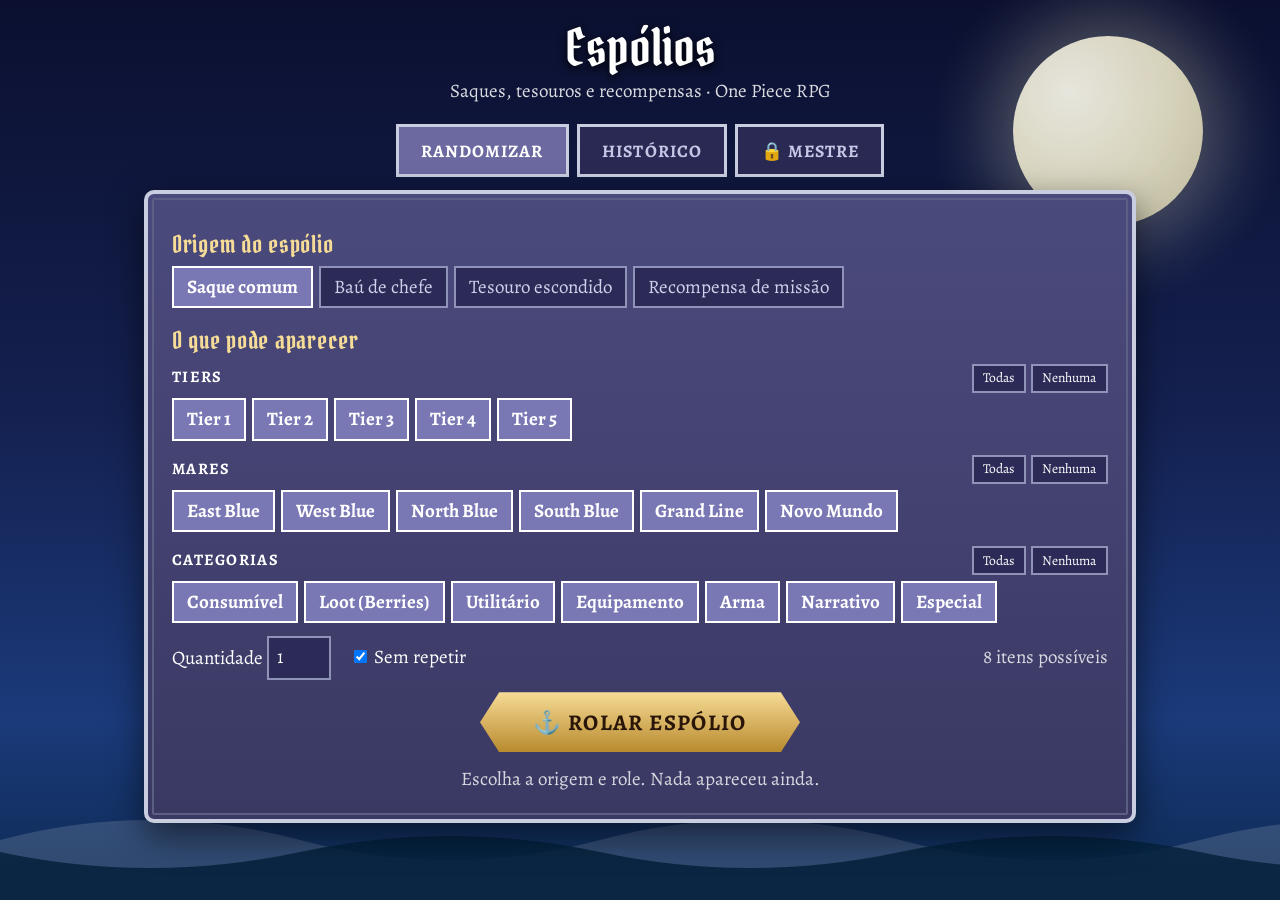
==== index.html @ a689573e "Add files via upload" ====
<!DOCTYPE html>
<html lang="pt-BR"><head><meta charset="UTF-8"><meta name="viewport" content="width=device-width,initial-scale=1">
<title>Espólios · RPG OPMI</title>
<link href="https://fonts.googleapis.com/css2?family=Alegreya:wght@400;700&family=Pirata+One&display=swap" rel="stylesheet">
<link rel="stylesheet" href="style.css"></head><body>
<div class="lua" aria-hidden="true"></div><div class="ondas" aria-hidden="true"><i></i><i></i></div>
<header><img id="logo" src="logo.png" alt="" onerror="this.remove()"><h1>Espólios</h1><p>Saques, tesouros e recompensas · One Piece RPG</p></header>
<nav class="abas"><button data-aba="rolar" class="on">Randomizar</button><button data-aba="hist">Histórico</button><button data-aba="mestre">🔒 Mestre</button></nav>
<main class="painel">
<section id="rolar">
 <h2>Origem do espólio</h2><div class="chips" id="ctx"></div>
 <h2>O que pode aparecer</h2><div id="filtros"></div>
 <div class="barra"><label>Quantidade <input id="qtd" type="number" min="1" max="20" value="1"></label><label><input id="semrep" type="checkbox" checked> Sem repetir</label><span id="n"></span></div>
 <button id="rolar-btn" class="rolar">⚓ Rolar espólio</button>
 <div id="res"></div>
</section>
<section id="hist" hidden><div class="barra"><h2>Últimos sorteios</h2><button class="mini" id="limpar-hist">Limpar</button></div><div id="hist-l"></div></section>
<section id="mestre" hidden><div class="chips" id="subabas"><button data-sub="itens" class="chip on">Itens</button><button data-sub="listas" class="chip">Tiers · Mares · Categorias</button><button data-sub="ctx" class="chip">Chances</button><button data-sub="dados" class="chip">Dados</button></div><div id="mestre-corpo"></div></section>
</main>
<dialog id="senha"><form id="sf"><h2>Área do Mestre</h2><input id="sp" type="password" placeholder="Senha" autocomplete="off"><p id="se" hidden>Senha incorreta.</p><div class="bt"><button type="button" id="sc" class="mini">Cancelar</button><button class="mini ok">Entrar</button></div></form></dialog>
<dialog id="ed"><form id="edf"><h2 id="edt"></h2><label>Nome<input name="nome" required></label><label>Descrição<textarea name="desc" rows="4"></textarea></label><label>Tier<select name="tier"></select></label><label>Mar<select name="mar"></select></label><label>Categoria<select name="cat"></select></label><div class="bt"><button type="button" id="edc" class="mini">Cancelar</button><button class="mini ok">Salvar</button></div></form></dialog>
<script src="app.js"></script></body></html>
---- style.css ----
*{box-sizing:border-box}body{margin:0;min-height:100vh;color:#fff;font:19px/1.5 "Alegreya",Georgia,serif;background:linear-gradient(180deg,#0b1030,#14204f 45%,#1b3a7a 80%,#0c2a52) fixed;overflow-x:hidden}
.lua{position:fixed;top:4vh;right:6vw;width:min(22vw,190px);aspect-ratio:1;border-radius:50%;background:radial-gradient(circle at 30% 30%,#fffdf0,#ece7c9 55%,#cfc9a4);box-shadow:0 0 70px 24px rgba(255,248,210,.3);opacity:.9}
.ondas{position:fixed;left:0;right:0;bottom:0;height:120px;pointer-events:none}.ondas i{position:absolute;inset:0;background:repeat-x;background-size:1200px 100%;animation:o 14s linear infinite}
.ondas i:first-child{background-image:url("data:image/svg+xml,%3Csvg xmlns='http://www.w3.org/2000/svg' viewBox='0 0 1200 120' preserveAspectRatio='none'%3E%3Cpath d='M0 60Q150 20 300 60T600 60T900 60T1200 60V120H0Z' fill='%23fff' fill-opacity='.14'/%3E%3C/svg%3E")}
.ondas i:last-child{top:24px;animation-duration:9s;animation-direction:reverse;background-image:url("data:image/svg+xml,%3Csvg xmlns='http://www.w3.org/2000/svg' viewBox='0 0 1200 120' preserveAspectRatio='none'%3E%3Cpath d='M0 60Q150 100 300 60T600 60T900 60T1200 60V120H0Z' fill='%2305213c' fill-opacity='.85'/%3E%3C/svg%3E")}
@keyframes o{to{background-position-x:1200px}}
header,.abas,main{position:relative;z-index:1}header{text-align:center;padding:1.2rem 1rem .4rem}#logo{max-width:min(80%,20rem);display:block;margin:0 auto}
h1{font:3.2rem/1 "Pirata One",serif;margin:.2rem 0;text-shadow:0 3px 10px #000}header p{margin:0;opacity:.85}
h2{font:1.5rem/1.1 "Pirata One",serif;color:#f6dc96;margin:1.2rem 0 .5rem;letter-spacing:.03em}h3{margin:0;font-size:1rem;text-transform:uppercase;letter-spacing:.08em}
.abas{display:flex;justify-content:center;gap:.5rem;flex-wrap:wrap;margin:.8rem 0}
.abas button{background:#2a2954;border:3px solid #c9cde0;color:#c4c8e6;font:700 1.1rem "Alegreya";text-transform:uppercase;letter-spacing:.06em;padding:.7rem 1.4rem;cursor:pointer}.abas .on{background:#6b69a0;color:#fff}
.painel{max-width:62rem;margin:0 auto 9rem;padding:1.2rem 1.5rem 1.6rem;background:linear-gradient(#4b4a7d,#3a3963);border:4px solid #c9cde0;outline:2px solid #5b5f84;outline-offset:-10px;border-radius:10px;box-shadow:0 12px 34px rgba(0,0,0,.55)}
[hidden]{display:none!important}.chips{display:flex;flex-wrap:wrap;gap:.4rem}.chip{background:#2c2b57;border:2px solid #8f93b8;color:#cfd2ec;font:inherit;padding:.3rem .8rem;cursor:pointer}.chip.on{background:#7a78b4;border-color:#fff;color:#fff;font-weight:700}
.grp{margin-bottom:.8rem}.gh{display:flex;justify-content:space-between;align-items:center;margin-bottom:.35rem;gap:.5rem}
.mini{background:#2c2b57;border:2px solid #8f93b8;color:#fff;font:inherit;font-size:.85rem;padding:.15rem .6rem;cursor:pointer;margin-left:.3rem}.mini:hover,.chip:hover{border-color:#fff}.ok{background:#b98a2e;border-color:#f6dc96;color:#2a1608;font-weight:700}
.barra{display:flex;align-items:center;gap:1.2rem;flex-wrap:wrap;margin:.6rem 0}.barra input[type=number]{width:4rem}#n{opacity:.8;margin-left:auto}
input,select,textarea{font:inherit;color:#fff;background:#2c2b57;border:2px solid #8f93b8;padding:.35rem .5rem;max-width:100%}
.rolar{display:block;margin:.8rem auto;min-width:min(100%,20rem);padding:.9rem 2.5rem;border:0;cursor:pointer;font:700 1.4rem "Alegreya";color:#2a1608;text-transform:uppercase;letter-spacing:.06em;background:linear-gradient(#f6dc96,#b98a2e);clip-path:polygon(0 50%,6% 0,94% 0,100% 50%,94% 100%,6% 100%)}.rolar:hover{filter:brightness(1.12)}
#res{display:grid;grid-template-columns:repeat(auto-fit,minmax(16rem,1fr));gap:.8rem;margin-top:.8rem}
.card{background:#25244a;border:2px solid #c9cde0;border-top:6px solid var(--c);padding:.8rem 1rem}.card b{font-size:1.15rem}.tags{display:flex;gap:.4rem;flex-wrap:wrap;margin:.3rem 0;font-size:.8rem;text-transform:uppercase;letter-spacing:.05em}.tags span{border:1px solid #8f93b8;padding:0 .4rem}.tags .t{background:var(--c);color:#111;border-color:var(--c);font-weight:700}.card p{margin:.3rem 0;color:#e2e4f6}.vazio{grid-column:1/-1;text-align:center;opacity:.8}
.h{border-bottom:1px solid #6b6f98;padding:.5rem 0}.h small{opacity:.7}
table{width:100%;border-collapse:collapse;font-size:.95rem}th,td{border:1px solid #6b6f98;padding:.3rem .5rem;text-align:left}th{background:#2c2b57}.tg{color:var(--c);font-weight:700}.w{overflow-x:auto;max-height:60vh}td input[type=number]{width:5rem}
dialog{background:#34325c;color:#fff;border:4px solid #c9cde0;padding:1.2rem;max-width:min(32rem,92vw)}dialog::backdrop{background:rgba(5,10,30,.75)}dialog form{display:grid;gap:.6rem}dialog label{display:grid;gap:.2rem}.bt{display:flex;justify-content:flex-end;gap:.4rem}
textarea.g{width:100%;height:10rem}.x{cursor:pointer;margin-left:.3rem;color:#fca5a5}
@media(max-width:600px){h1{font-size:2.4rem}.painel{padding:1rem .8rem}}
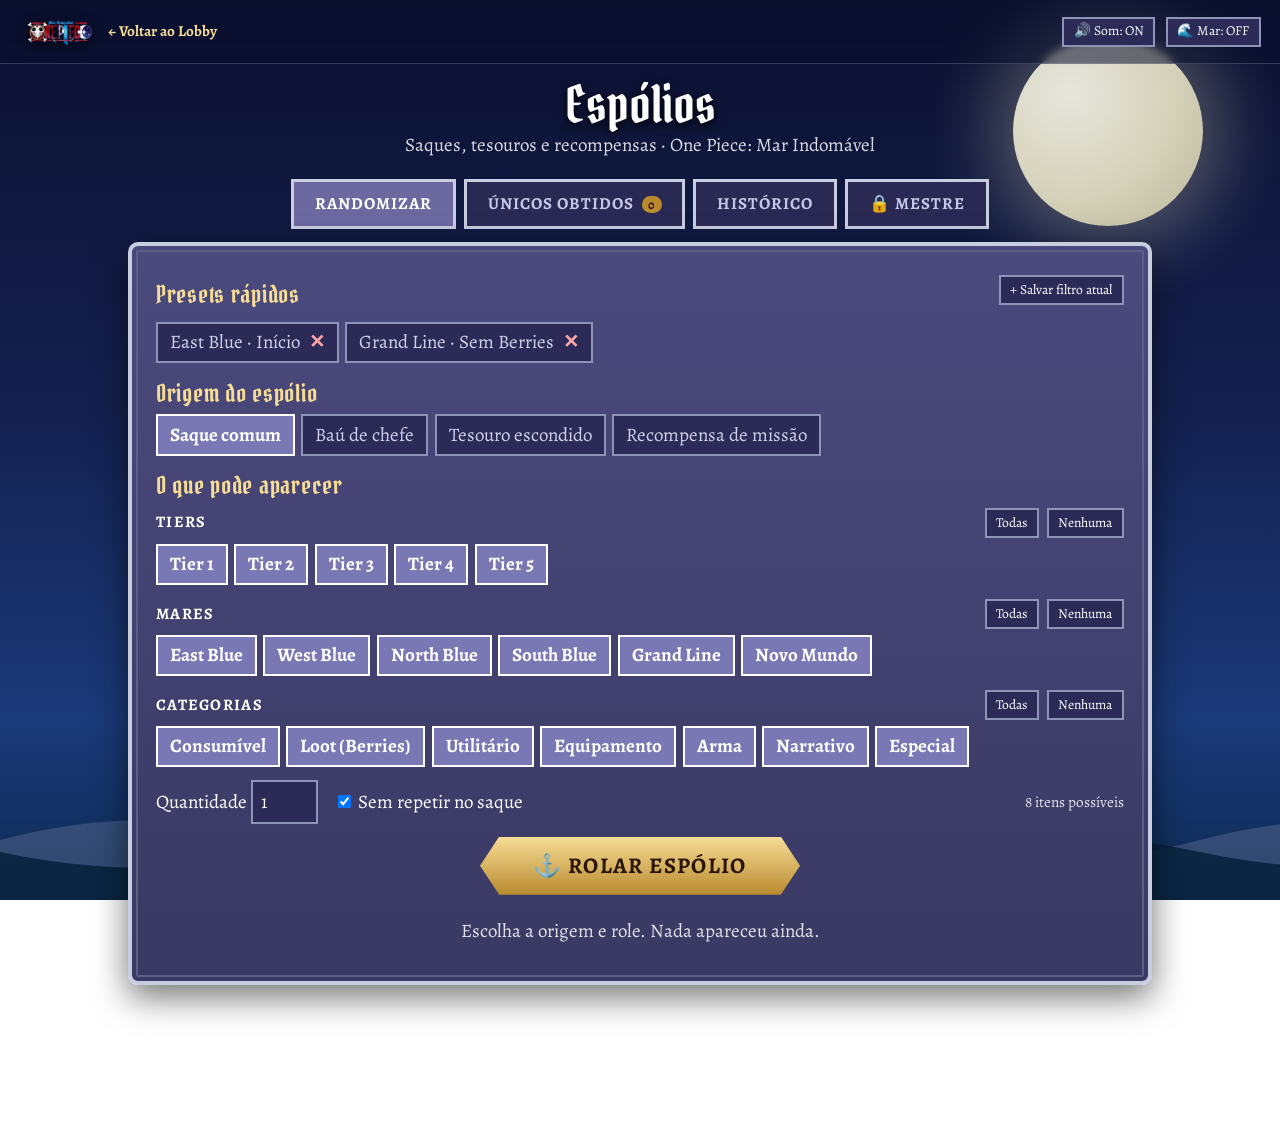
==== commit 70f567a9: "Add files via upload" ====
--- a/index.html
+++ b/index.html
@@ -1,22 +1,143 @@
 <!DOCTYPE html>
-<html lang="pt-BR"><head><meta charset="UTF-8"><meta name="viewport" content="width=device-width,initial-scale=1">
-<title>Espólios · RPG OPMI</title>
-<link href="https://fonts.googleapis.com/css2?family=Alegreya:wght@400;700&family=Pirata+One&display=swap" rel="stylesheet">
-<link rel="stylesheet" href="style.css"></head><body>
-<div class="lua" aria-hidden="true"></div><div class="ondas" aria-hidden="true"><i></i><i></i></div>
-<header><img id="logo" src="logo.png" alt="" onerror="this.remove()"><h1>Espólios</h1><p>Saques, tesouros e recompensas · One Piece RPG</p></header>
-<nav class="abas"><button data-aba="rolar" class="on">Randomizar</button><button data-aba="hist">Histórico</button><button data-aba="mestre">🔒 Mestre</button></nav>
-<main class="painel">
-<section id="rolar">
- <h2>Origem do espólio</h2><div class="chips" id="ctx"></div>
- <h2>O que pode aparecer</h2><div id="filtros"></div>
- <div class="barra"><label>Quantidade <input id="qtd" type="number" min="1" max="20" value="1"></label><label><input id="semrep" type="checkbox" checked> Sem repetir</label><span id="n"></span></div>
- <button id="rolar-btn" class="rolar">⚓ Rolar espólio</button>
- <div id="res"></div>
-</section>
-<section id="hist" hidden><div class="barra"><h2>Últimos sorteios</h2><button class="mini" id="limpar-hist">Limpar</button></div><div id="hist-l"></div></section>
-<section id="mestre" hidden><div class="chips" id="subabas"><button data-sub="itens" class="chip on">Itens</button><button data-sub="listas" class="chip">Tiers · Mares · Categorias</button><button data-sub="ctx" class="chip">Chances</button><button data-sub="dados" class="chip">Dados</button></div><div id="mestre-corpo"></div></section>
-</main>
-<dialog id="senha"><form id="sf"><h2>Área do Mestre</h2><input id="sp" type="password" placeholder="Senha" autocomplete="off"><p id="se" hidden>Senha incorreta.</p><div class="bt"><button type="button" id="sc" class="mini">Cancelar</button><button class="mini ok">Entrar</button></div></form></dialog>
-<dialog id="ed"><form id="edf"><h2 id="edt"></h2><label>Nome<input name="nome" required></label><label>Descrição<textarea name="desc" rows="4"></textarea></label><label>Tier<select name="tier"></select></label><label>Mar<select name="mar"></select></label><label>Categoria<select name="cat"></select></label><div class="bt"><button type="button" id="edc" class="mini">Cancelar</button><button class="mini ok">Salvar</button></div></form></dialog>
-<script src="app.js"></script></body></html>
+<html lang="pt-BR">
+<head>
+  <meta charset="UTF-8">
+  <meta name="viewport" content="width=device-width,initial-scale=1">
+  <title>Espólios · One Piece: Mar Indomável</title>
+  <link rel="icon" type="image/png" href="Simbolo Rpg2.png">
+  <link rel="apple-touch-icon" href="Simbolo Rpg2.png">
+  <link href="https://fonts.googleapis.com/css2?family=Alegreya:wght@400;700&family=Pirata+One&display=swap" rel="stylesheet">
+  <link rel="stylesheet" href="style.css">
+</head>
+<body>
+  <div class="lua" aria-hidden="true"></div>
+  <div class="ondas" aria-hidden="true"><i></i><i></i></div>
+
+  <div class="topo-bar">
+    <a class="lobby-link" href="https://guhstnart.github.io/mar-indomavel-rpg/index.html" title="Voltar ao Lobby Principal">
+      <img src="Logo-One Piece-Mar-Indomável2.png" alt="One Piece: Mar Indomável">
+      <span>← Voltar ao Lobby</span>
+    </a>
+
+    <div class="topo-controles">
+      <span id="badge-dirty" class="badge-dirty" hidden title="Você fez edições locais que ainda não foram baixadas no data.json">
+        ● Alterações não publicadas
+        <button type="button" class="mini ok" data-ex="1">Baixar JSON</button>
+      </span>
+      <button type="button" id="btn-som" class="mini" title="Ativar/Desativar efeitos sonoros">🔊 Som: ON</button>
+      <button type="button" id="btn-mar" class="mini" title="Som ambiente de ondas do mar">🌊 Mar: OFF</button>
+    </div>
+  </div>
+
+  <header>
+    <h1>Espólios</h1>
+    <p>Saques, tesouros e recompensas · One Piece: Mar Indomável</p>
+  </header>
+
+  <nav class="abas">
+    <button data-aba="rolar" class="on">Randomizar</button>
+    <button data-aba="unicos">Únicos Obtidos <span id="cnt-unicos" class="pill">0</span></button>
+    <button data-aba="hist">Histórico</button>
+    <button data-aba="mestre">🔒 Mestre</button>
+  </nav>
+
+  <main class="painel">
+    <!-- ABA RANDOMIZAR -->
+    <section id="rolar">
+      <div class="gh">
+        <h2>Presets rápidos</h2>
+        <button type="button" class="mini" id="btn-salvar-preset">+ Salvar filtro atual</button>
+      </div>
+      <div class="chips" id="presets"></div>
+
+      <h2>Origem do espólio</h2>
+      <div class="chips" id="ctx"></div>
+
+      <h2>O que pode aparecer</h2>
+      <div id="filtros"></div>
+
+      <div class="barra">
+        <label>Quantidade <input id="qtd" type="number" min="1" max="20" value="1"></label>
+        <label><input id="semrep" type="checkbox" checked> Sem repetir no saque</label>
+        <span id="n"></span>
+      </div>
+
+      <button id="rolar-btn" class="rolar">⚓ Rolar espólio</button>
+      <div id="res-resumo" class="resumo" hidden></div>
+      <div id="res"></div>
+    </section>
+
+    <!-- ABA ITENS ÚNICOS -->
+    <section id="unicos" hidden>
+      <div class="barra">
+        <h2>Itens Únicos já sorteados na campanha</h2>
+        <button type="button" class="mini" id="limpar-unicos">Restaurar todos ao pool</button>
+      </div>
+      <p class="ajuda">Itens marcados como <b>Único</b> saem de circulação assim que são sorteados, evitando duplicatas na história.</p>
+      <div id="unicos-l"></div>
+    </section>
+
+    <!-- ABA HISTÓRICO -->
+    <section id="hist" hidden>
+      <div class="barra">
+        <h2>Últimos sorteios</h2>
+        <button class="mini" id="limpar-hist">Limpar</button>
+      </div>
+      <div id="hist-l"></div>
+    </section>
+
+    <!-- ABA MESTRE -->
+    <section id="mestre" hidden>
+      <div class="chips" id="subabas">
+        <button data-sub="itens" class="chip on">Itens</button>
+        <button data-sub="listas" class="chip">Tiers · Mares · Categorias</button>
+        <button data-sub="ctx" class="chip">Origens & Chances</button>
+        <button data-sub="dados" class="chip">Publicar & Importar</button>
+      </div>
+      <div id="mestre-corpo"></div>
+    </section>
+  </main>
+
+  <!-- MODAL SENHA -->
+  <dialog id="senha">
+    <form id="sf">
+      <h2>Área do Mestre</h2>
+      <input id="sp" type="password" placeholder="Senha" autocomplete="off">
+      <p id="se" hidden>Senha incorreta.</p>
+      <div class="bt">
+        <button type="button" id="sc" class="mini">Cancelar</button>
+        <button class="mini ok">Entrar</button>
+      </div>
+    </form>
+  </dialog>
+
+  <!-- MODAL EDITAR/CRIAR ITEM -->
+  <dialog id="ed">
+    <form id="edf">
+      <h2 id="edt"></h2>
+      <label>Nome do Item<input name="nome" required placeholder="Ex.: 🗡️ Katana Enferrujada"></label>
+      <label>Valor em Berries (B$) — opcional (aceita fixo ou faixa, ex.: 500 ou 100-300)
+        <input name="valor" placeholder="Ex.: 250 ou 50-150">
+      </label>
+      <label>Descrição / Efeito (faixas como "30 a 50 Berries" rolam na hora)
+        <textarea name="desc" rows="3"></textarea>
+      </label>
+      <div class="grid-3">
+        <label>Tier<select name="tier"></select></label>
+        <label>Mar<select name="mar"></select></label>
+        <label>Categoria<select name="cat"></select></label>
+      </div>
+      <label class="check-inline">
+        <input type="checkbox" name="unico">
+        <span><b>Item Único</b> (sai da tabela após ser sorteado na campanha)</span>
+      </label>
+      <div class="bt">
+        <button type="button" id="edc" class="mini">Cancelar</button>
+        <button class="mini ok">Salvar</button>
+      </div>
+    </form>
+  </dialog>
+
+  <script src="app.js"></script>
+</body>
+</html>
--- a/style.css
+++ b/style.css
@@ -1,25 +1,108 @@
-*{box-sizing:border-box}body{margin:0;min-height:100vh;color:#fff;font:19px/1.5 "Alegreya",Georgia,serif;background:linear-gradient(180deg,#0b1030,#14204f 45%,#1b3a7a 80%,#0c2a52) fixed;overflow-x:hidden}
-.lua{position:fixed;top:4vh;right:6vw;width:min(22vw,190px);aspect-ratio:1;border-radius:50%;background:radial-gradient(circle at 30% 30%,#fffdf0,#ece7c9 55%,#cfc9a4);box-shadow:0 0 70px 24px rgba(255,248,210,.3);opacity:.9}
-.ondas{position:fixed;left:0;right:0;bottom:0;height:120px;pointer-events:none}.ondas i{position:absolute;inset:0;background:repeat-x;background-size:1200px 100%;animation:o 14s linear infinite}
+*{box-sizing:border-box}
+body{margin:0;min-height:100vh;color:#fff;font:19px/1.5 "Alegreya",Georgia,serif;background:linear-gradient(180deg,#0b1030,#14204f 45%,#1b3a7a 80%,#0c2a52) fixed;overflow-x:hidden}
+.lua{position:fixed;top:4vh;right:6vw;width:min(22vw,190px);aspect-ratio:1;border-radius:50%;background:radial-gradient(circle at 30% 30%,#fffdf0,#ece7c9 55%,#cfc9a4);box-shadow:0 0 70px 24px rgba(255,248,210,.3);opacity:.9;pointer-events:none}
+.ondas{position:fixed;left:0;right:0;bottom:0;height:120px;pointer-events:none}
+.ondas i{position:absolute;inset:0;background:repeat-x;background-size:1200px 100%;animation:o 14s linear infinite}
 .ondas i:first-child{background-image:url("data:image/svg+xml,%3Csvg xmlns='http://www.w3.org/2000/svg' viewBox='0 0 1200 120' preserveAspectRatio='none'%3E%3Cpath d='M0 60Q150 20 300 60T600 60T900 60T1200 60V120H0Z' fill='%23fff' fill-opacity='.14'/%3E%3C/svg%3E")}
 .ondas i:last-child{top:24px;animation-duration:9s;animation-direction:reverse;background-image:url("data:image/svg+xml,%3Csvg xmlns='http://www.w3.org/2000/svg' viewBox='0 0 1200 120' preserveAspectRatio='none'%3E%3Cpath d='M0 60Q150 100 300 60T600 60T900 60T1200 60V120H0Z' fill='%2305213c' fill-opacity='.85'/%3E%3C/svg%3E")}
 @keyframes o{to{background-position-x:1200px}}
-header,.abas,main{position:relative;z-index:1}header{text-align:center;padding:1.2rem 1rem .4rem}#logo{max-width:min(80%,20rem);display:block;margin:0 auto}
-h1{font:3.2rem/1 "Pirata One",serif;margin:.2rem 0;text-shadow:0 3px 10px #000}header p{margin:0;opacity:.85}
-h2{font:1.5rem/1.1 "Pirata One",serif;color:#f6dc96;margin:1.2rem 0 .5rem;letter-spacing:.03em}h3{margin:0;font-size:1rem;text-transform:uppercase;letter-spacing:.08em}
+
+/* Barra superior com Logo -> Lobby e controles */
+.topo-bar{position:relative;z-index:2;display:flex;justify-content:space-between;align-items:center;flex-wrap:wrap;gap:.6rem;padding:.6rem 1.2rem;background:rgba(10,16,44,.55);border-bottom:1px solid rgba(201,205,224,.22);backdrop-filter:blur(4px)}
+.lobby-link{display:inline-flex;align-items:center;gap:.65rem;text-decoration:none;color:#f6dc96;font-weight:700;font-size:.95rem;transition:transform .15s ease,filter .15s ease}
+.lobby-link img{height:44px;width:auto;display:block;filter:drop-shadow(0 2px 6px rgba(0,0,0,.7))}
+.lobby-link:hover{transform:translateY(-1px);filter:brightness(1.12)}
+.topo-controles{display:flex;align-items:center;gap:.4rem;flex-wrap:wrap}
+
+.badge-dirty{display:inline-flex;align-items:center;gap:.45rem;background:#4a2511;border:2px solid #fbbf24;color:#fde68a;font-size:.85rem;font-weight:700;padding:.15rem .55rem;border-radius:4px;animation:pulso 2s infinite}
+@keyframes pulso{0%,100%{box-shadow:0 0 0 0 rgba(251,191,36,.4)}50%{box-shadow:0 0 0 6px rgba(251,191,36,0)}}
+
+header,.abas,main{position:relative;z-index:1}
+header{text-align:center;padding:.8rem 1rem .4rem}
+h1{font:3.2rem/1 "Pirata One",serif;margin:.1rem 0;text-shadow:0 3px 10px #000}
+header p{margin:0;opacity:.85}
+h2{font:1.5rem/1.1 "Pirata One",serif;color:#f6dc96;margin:1.1rem 0 .45rem;letter-spacing:.03em}
+h3{margin:0;font-size:1rem;text-transform:uppercase;letter-spacing:.08em}
+
 .abas{display:flex;justify-content:center;gap:.5rem;flex-wrap:wrap;margin:.8rem 0}
-.abas button{background:#2a2954;border:3px solid #c9cde0;color:#c4c8e6;font:700 1.1rem "Alegreya";text-transform:uppercase;letter-spacing:.06em;padding:.7rem 1.4rem;cursor:pointer}.abas .on{background:#6b69a0;color:#fff}
-.painel{max-width:62rem;margin:0 auto 9rem;padding:1.2rem 1.5rem 1.6rem;background:linear-gradient(#4b4a7d,#3a3963);border:4px solid #c9cde0;outline:2px solid #5b5f84;outline-offset:-10px;border-radius:10px;box-shadow:0 12px 34px rgba(0,0,0,.55)}
-[hidden]{display:none!important}.chips{display:flex;flex-wrap:wrap;gap:.4rem}.chip{background:#2c2b57;border:2px solid #8f93b8;color:#cfd2ec;font:inherit;padding:.3rem .8rem;cursor:pointer}.chip.on{background:#7a78b4;border-color:#fff;color:#fff;font-weight:700}
-.grp{margin-bottom:.8rem}.gh{display:flex;justify-content:space-between;align-items:center;margin-bottom:.35rem;gap:.5rem}
-.mini{background:#2c2b57;border:2px solid #8f93b8;color:#fff;font:inherit;font-size:.85rem;padding:.15rem .6rem;cursor:pointer;margin-left:.3rem}.mini:hover,.chip:hover{border-color:#fff}.ok{background:#b98a2e;border-color:#f6dc96;color:#2a1608;font-weight:700}
-.barra{display:flex;align-items:center;gap:1.2rem;flex-wrap:wrap;margin:.6rem 0}.barra input[type=number]{width:4rem}#n{opacity:.8;margin-left:auto}
+.abas button{background:#2a2954;border:3px solid #c9cde0;color:#c4c8e6;font:700 1.05rem "Alegreya";text-transform:uppercase;letter-spacing:.06em;padding:.65rem 1.3rem;cursor:pointer;transition:background .15s}
+.abas .on{background:#6b69a0;color:#fff}
+.pill{background:#b98a2e;color:#2a1608;font-size:.8rem;padding:0 .4rem;border-radius:99px;margin-left:.25rem}
+
+.painel{max-width:64rem;margin:0 auto 9rem;padding:1.2rem 1.5rem 1.6rem;background:linear-gradient(#4b4a7d,#3a3963);border:4px solid #c9cde0;outline:2px solid #5b5f84;outline-offset:-10px;border-radius:10px;box-shadow:0 12px 34px rgba(0,0,0,.55)}
+[hidden]{display:none!important}
+
+.chips{display:flex;flex-wrap:wrap;gap:.4rem}
+.chip{display:inline-flex;align-items:center;gap:.3rem;background:#2c2b57;border:2px solid #8f93b8;color:#cfd2ec;font:inherit;padding:.28rem .75rem;cursor:pointer;transition:border-color .12s,background .12s}
+.chip.on{background:#7a78b4;border-color:#fff;color:#fff;font-weight:700}
+.grp{margin-bottom:.8rem}
+.gh{display:flex;justify-content:space-between;align-items:center;margin-bottom:.35rem;gap:.5rem}
+
+.mini{background:#2c2b57;border:2px solid #8f93b8;color:#fff;font:inherit;font-size:.85rem;padding:.18rem .6rem;cursor:pointer;margin-left:.25rem;transition:border-color .12s,transform .1s}
+.mini:hover,.chip:hover{border-color:#fff}
+.mini:active{transform:scale(.97)}
+.ok{background:#b98a2e;border-color:#f6dc96;color:#2a1608;font-weight:700}
+
+.barra{display:flex;align-items:center;gap:1rem;flex-wrap:wrap;margin:.6rem 0}
+.barra input[type=number]{width:4.2rem}
+#n{opacity:.85;margin-left:auto;font-size:.95rem}
 input,select,textarea{font:inherit;color:#fff;background:#2c2b57;border:2px solid #8f93b8;padding:.35rem .5rem;max-width:100%}
-.rolar{display:block;margin:.8rem auto;min-width:min(100%,20rem);padding:.9rem 2.5rem;border:0;cursor:pointer;font:700 1.4rem "Alegreya";color:#2a1608;text-transform:uppercase;letter-spacing:.06em;background:linear-gradient(#f6dc96,#b98a2e);clip-path:polygon(0 50%,6% 0,94% 0,100% 50%,94% 100%,6% 100%)}.rolar:hover{filter:brightness(1.12)}
-#res{display:grid;grid-template-columns:repeat(auto-fit,minmax(16rem,1fr));gap:.8rem;margin-top:.8rem}
-.card{background:#25244a;border:2px solid #c9cde0;border-top:6px solid var(--c);padding:.8rem 1rem}.card b{font-size:1.15rem}.tags{display:flex;gap:.4rem;flex-wrap:wrap;margin:.3rem 0;font-size:.8rem;text-transform:uppercase;letter-spacing:.05em}.tags span{border:1px solid #8f93b8;padding:0 .4rem}.tags .t{background:var(--c);color:#111;border-color:var(--c);font-weight:700}.card p{margin:.3rem 0;color:#e2e4f6}.vazio{grid-column:1/-1;text-align:center;opacity:.8}
-.h{border-bottom:1px solid #6b6f98;padding:.5rem 0}.h small{opacity:.7}
-table{width:100%;border-collapse:collapse;font-size:.95rem}th,td{border:1px solid #6b6f98;padding:.3rem .5rem;text-align:left}th{background:#2c2b57}.tg{color:var(--c);font-weight:700}.w{overflow-x:auto;max-height:60vh}td input[type=number]{width:5rem}
-dialog{background:#34325c;color:#fff;border:4px solid #c9cde0;padding:1.2rem;max-width:min(32rem,92vw)}dialog::backdrop{background:rgba(5,10,30,.75)}dialog form{display:grid;gap:.6rem}dialog label{display:grid;gap:.2rem}.bt{display:flex;justify-content:flex-end;gap:.4rem}
-textarea.g{width:100%;height:10rem}.x{cursor:pointer;margin-left:.3rem;color:#fca5a5}
-@media(max-width:600px){h1{font-size:2.4rem}.painel{padding:1rem .8rem}}
+
+.rolar{display:block;margin:.8rem auto;min-width:min(100%,20rem);padding:.85rem 2.4rem;border:0;cursor:pointer;font:700 1.4rem "Alegreya";color:#2a1608;text-transform:uppercase;letter-spacing:.06em;background:linear-gradient(#f6dc96,#b98a2e);clip-path:polygon(0 50%,6% 0,94% 0,100% 50%,94% 100%,6% 100%);transition:filter .15s,transform .12s}
+.rolar:hover{filter:brightness(1.12)}
+.rolar:active{transform:scale(.98)}
+.rolar.rolando{animation:shake .32s ease}
+@keyframes shake{0%,100%{transform:translateX(0)}25%{transform:translateX(-4px) rotate(-1deg)}75%{transform:translateX(4px) rotate(1deg)}}
+
+.resumo{text-align:center;margin:.5rem 0 .2rem;padding:.35rem .8rem;background:rgba(24,23,50,.75);border:1px solid #f6dc96;border-radius:6px;color:#f6dc96;font-size:.95rem}
+
+#res{display:grid;grid-template-columns:repeat(auto-fit,minmax(16.5rem,1fr));gap:.8rem;margin-top:.8rem}
+.card{background:#25244a;border:2px solid #c9cde0;border-top:6px solid var(--c);padding:.8rem 1rem;display:flex;flex-direction:column;justify-content:space-between;animation:cartaEntra .28s cubic-bezier(.22,1.15,.36,1) both}
+.card.reroll-anim{animation:cartaTroca .26s ease-out both}
+@keyframes cartaEntra{
+  0%{opacity:0;transform:translateY(10px) scale(.95)}
+  100%{opacity:1;transform:translateY(0) scale(1)}
+}
+@keyframes cartaTroca{
+  0%{opacity:.2;transform:scale(.93)}
+  100%{opacity:1;transform:scale(1)}
+}
+.card-topo{display:flex;justify-content:space-between;align-items:flex-start;gap:.4rem}
+.card b{font-size:1.15rem;line-height:1.25}
+.tags{display:flex;gap:.35rem;flex-wrap:wrap;margin:.35rem 0;font-size:.78rem;text-transform:uppercase;letter-spacing:.05em}
+.tags span{border:1px solid #8f93b8;padding:0 .4rem}
+.tags .t{background:var(--c);color:#111;border-color:var(--c);font-weight:700}
+.tags .b-val{background:#3d2b0b;border-color:#f6dc96;color:#f6dc96;font-weight:700}
+.tags .u-tag{background:#4c1d95;border-color:#c084fc;color:#f3e8ff;font-weight:700}
+.card p{margin:.35rem 0 .6rem;color:#e2e4f6;font-size:.98rem}
+.card-acoes{display:flex;gap:.35rem;flex-wrap:wrap;margin-top:auto}
+.card-acoes .mini{margin-left:0}
+.vazio{grid-column:1/-1;text-align:center;opacity:.85;padding:.6rem 0}
+
+.h{border-bottom:1px solid #6b6f98;padding:.55rem 0;display:flex;justify-content:space-between;align-items:center;gap:.6rem;flex-wrap:wrap}
+.h small{opacity:.75}
+.ajuda{font-size:.95rem;opacity:.85;margin-top:0}
+
+table{width:100%;border-collapse:collapse;font-size:.92rem}
+th,td{border:1px solid #6b6f98;padding:.35rem .5rem;text-align:left;vertical-align:middle}
+th{background:#2c2b57;position:sticky;top:0}
+.tg{color:var(--c);font-weight:700}
+.w{overflow-x:auto;max-height:60vh}
+td input[type=number]{width:4.4rem}
+.cfg-mini{font-size:.82rem;color:#cfd2ec}
+
+dialog{background:#34325c;color:#fff;border:4px solid #c9cde0;padding:1.2rem;max-width:min(36rem,94vw)}
+dialog::backdrop{background:rgba(5,10,30,.75)}
+dialog form{display:grid;gap:.65rem}
+dialog label{display:grid;gap:.2rem;font-size:.95rem}
+.grid-3{display:grid;grid-template-columns:repeat(auto-fit,minmax(9rem,1fr));gap:.5rem}
+.check-inline{display:flex!important;align-items:center;gap:.5rem;cursor:pointer}
+.bt{display:flex;justify-content:flex-end;gap:.4rem;margin-top:.3rem}
+textarea.g{width:100%;height:10rem}
+.x{cursor:pointer;margin-left:.25rem;color:#fca5a5;font-weight:700}
+
+@media(max-width:600px){
+  h1{font-size:2.4rem}
+  .painel{padding:1rem .8rem}
+  .lobby-link img{height:36px}
+}
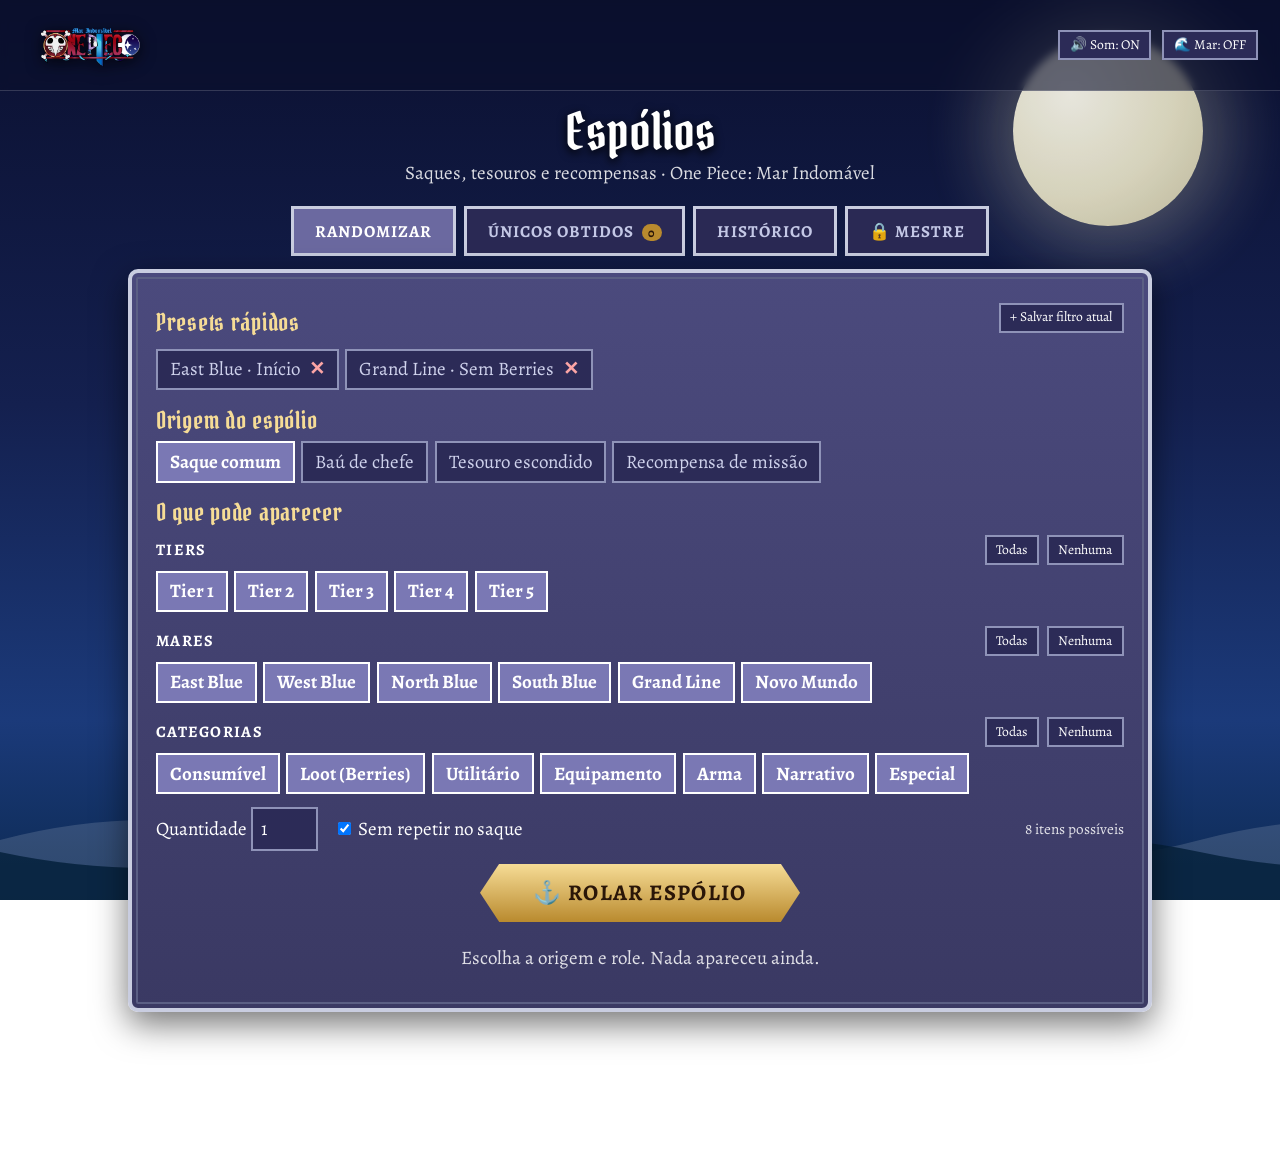
==== commit 2df40ada: "Add files via upload" ====
--- a/index.html
+++ b/index.html
@@ -14,9 +14,9 @@
   <div class="ondas" aria-hidden="true"><i></i><i></i></div>
 
   <div class="topo-bar">
-    <a class="lobby-link" href="https://guhstnart.github.io/mar-indomavel-rpg/index.html" title="Voltar ao Lobby Principal">
+    <a class="lobby-link" href="https://guhstnart.github.io/mar-indomavel-rpg/index.html" aria-label="Voltar ao Lobby">
       <img src="Logo-One Piece-Mar-Indomável2.png" alt="One Piece: Mar Indomável">
-      <span>← Voltar ao Lobby</span>
+      <span class="lobby-tip">← Voltar ao Lobby</span>
     </a>
 
     <div class="topo-controles">
@@ -28,6 +28,8 @@
       <button type="button" id="btn-mar" class="mini" title="Som ambiente de ondas do mar">🌊 Mar: OFF</button>
     </div>
   </div>
+
+  <div id="toast-raro" class="toast-raro" hidden></div>
 
   <header>
     <h1>Espólios</h1>
--- a/style.css
+++ b/style.css
@@ -7,15 +7,25 @@
 .ondas i:last-child{top:24px;animation-duration:9s;animation-direction:reverse;background-image:url("data:image/svg+xml,%3Csvg xmlns='http://www.w3.org/2000/svg' viewBox='0 0 1200 120' preserveAspectRatio='none'%3E%3Cpath d='M0 60Q150 100 300 60T600 60T900 60T1200 60V120H0Z' fill='%2305213c' fill-opacity='.85'/%3E%3C/svg%3E")}
 @keyframes o{to{background-position-x:1200px}}
 
-/* Barra superior com Logo -> Lobby e controles */
-.topo-bar{position:relative;z-index:2;display:flex;justify-content:space-between;align-items:center;flex-wrap:wrap;gap:.6rem;padding:.6rem 1.2rem;background:rgba(10,16,44,.55);border-bottom:1px solid rgba(201,205,224,.22);backdrop-filter:blur(4px)}
-.lobby-link{display:inline-flex;align-items:center;gap:.65rem;text-decoration:none;color:#f6dc96;font-weight:700;font-size:.95rem;transition:transform .15s ease,filter .15s ease}
-.lobby-link img{height:44px;width:auto;display:block;filter:drop-shadow(0 2px 6px rgba(0,0,0,.7))}
-.lobby-link:hover{transform:translateY(-1px);filter:brightness(1.12)}
-.topo-controles{display:flex;align-items:center;gap:.4rem;flex-wrap:wrap}
+/* Barra superior com Logo ampliada + Tooltip deslizando de baixo */
+.topo-bar{position:relative;z-index:10;display:flex;justify-content:space-between;align-items:center;flex-wrap:wrap;gap:.6rem;padding:.55rem 1.4rem;background:rgba(10,16,44,.6);border-bottom:1px solid rgba(201,205,224,.22);backdrop-filter:blur(4px)}
+.lobby-link{position:relative;display:inline-flex;flex-direction:column;align-items:center;text-decoration:none;cursor:pointer;padding:.15rem .3rem;border-radius:8px}
+.lobby-link img{height:68px;width:auto;display:block;filter:drop-shadow(0 3px 8px rgba(0,0,0,.75));transition:transform .24s cubic-bezier(.22,1.25,.36,1),filter .24s ease}
+.lobby-link:hover img,.lobby-link:focus-visible img{transform:scale(1.07) translateY(-2px);filter:drop-shadow(0 6px 14px rgba(246,220,150,.55)) brightness(1.08)}
+.lobby-link:active img{transform:scale(.97)}
+
+.lobby-tip{position:absolute;top:100%;left:50%;transform:translate(-50%,-8px) scale(.92);opacity:0;pointer-events:none;white-space:nowrap;background:#1a1938;border:2px solid #f6dc96;color:#f6dc96;font-size:.82rem;font-weight:700;letter-spacing:.04em;padding:.22rem .75rem;border-radius:99px;box-shadow:0 6px 16px rgba(0,0,0,.65);transition:opacity .22s ease,transform .24s cubic-bezier(.22,1.2,.36,1);z-index:20}
+.lobby-tip::before{content:"";position:absolute;bottom:100%;left:50%;transform:translateX(-50%);border:6px solid transparent;border-bottom-color:#f6dc96}
+.lobby-link:hover .lobby-tip,.lobby-link:focus-visible .lobby-tip{opacity:1;transform:translate(-50%,6px) scale(1)}
+
+.topo-controles{display:flex;align-items:center;gap:.45rem;flex-wrap:wrap}
 
 .badge-dirty{display:inline-flex;align-items:center;gap:.45rem;background:#4a2511;border:2px solid #fbbf24;color:#fde68a;font-size:.85rem;font-weight:700;padding:.15rem .55rem;border-radius:4px;animation:pulso 2s infinite}
 @keyframes pulso{0%,100%{box-shadow:0 0 0 0 rgba(251,191,36,.4)}50%{box-shadow:0 0 0 6px rgba(251,191,36,0)}}
+
+/* Toast / Aviso de Item Lendário ou Único */
+.toast-raro{position:fixed;top:1.1rem;left:50%;transform:translateX(-50%);z-index:99;background:linear-gradient(135deg,#2b1c4d,#432818);border:2px solid #fbbf24;color:#fef08a;font:700 1.05rem "Alegreya",serif;padding:.55rem 1.3rem;border-radius:10px;box-shadow:0 10px 30px rgba(0,0,0,.75),0 0 22px rgba(251,191,36,.45);text-align:center;animation:toastIn .35s cubic-bezier(.22,1.25,.36,1) both}
+@keyframes toastIn{0%{opacity:0;transform:translate(-50%,-18px) scale(.9)}100%{opacity:1;transform:translate(-50%,0) scale(1)}}
 
 header,.abas,main{position:relative;z-index:1}
 header{text-align:center;padding:.8rem 1rem .4rem}
@@ -56,9 +66,37 @@
 
 .resumo{text-align:center;margin:.5rem 0 .2rem;padding:.35rem .8rem;background:rgba(24,23,50,.75);border:1px solid #f6dc96;border-radius:6px;color:#f6dc96;font-size:.95rem}
 
-#res{display:grid;grid-template-columns:repeat(auto-fit,minmax(16.5rem,1fr));gap:.8rem;margin-top:.8rem}
-.card{background:#25244a;border:2px solid #c9cde0;border-top:6px solid var(--c);padding:.8rem 1rem;display:flex;flex-direction:column;justify-content:space-between;animation:cartaEntra .28s cubic-bezier(.22,1.15,.36,1) both}
+#res{display:grid;grid-template-columns:repeat(auto-fit,minmax(16.5rem,1fr));gap:.85rem;margin-top:.8rem}
+.card{position:relative;overflow:hidden;background:#25244a;border:2px solid #c9cde0;border-top:6px solid var(--c);padding:.85rem 1rem;display:flex;flex-direction:column;justify-content:space-between;animation:cartaEntra .28s cubic-bezier(.22,1.15,.36,1) both}
 .card.reroll-anim{animation:cartaTroca .26s ease-out both}
+
+/* Destaque brilhante com gradiente na cor do Tier para Tier 5 ou Item Único */
+.card.raro{
+  border-color:var(--c);
+  background:linear-gradient(135deg,#25244a 35%,color-mix(in srgb,var(--c) 26%,#1a1938) 65%,#25244a 95%);
+  background-size:220% 220%;
+  box-shadow:0 0 18px color-mix(in srgb,var(--c) 55%,transparent),inset 0 0 14px color-mix(in srgb,var(--c) 22%,transparent);
+  animation:cartaEntra .32s cubic-bezier(.22,1.15,.36,1) both,brilhoRaro 2.8s ease-in-out infinite;
+}
+.card.raro::after{
+  content:"";
+  position:absolute;
+  top:-50%;left:-75%;
+  width:50%;height:200%;
+  background:linear-gradient(120deg,transparent,rgba(255,255,255,.28),transparent);
+  transform:rotate(25deg);
+  pointer-events:none;
+  animation:reflexoRaro 3.2s ease-in-out infinite;
+}
+@keyframes brilhoRaro{
+  0%,100%{background-position:0% 50%;box-shadow:0 0 14px color-mix(in srgb,var(--c) 45%,transparent)}
+  50%{background-position:100% 50%;box-shadow:0 0 26px color-mix(in srgb,var(--c) 85%,transparent)}
+}
+@keyframes reflexoRaro{
+  0%,55%{left:-75%}
+  100%{left:140%}
+}
+
 @keyframes cartaEntra{
   0%{opacity:0;transform:translateY(10px) scale(.95)}
   100%{opacity:1;transform:translateY(0) scale(1)}
@@ -104,5 +142,5 @@
 @media(max-width:600px){
   h1{font-size:2.4rem}
   .painel{padding:1rem .8rem}
-  .lobby-link img{height:36px}
+  .lobby-link img{height:54px}
 }
